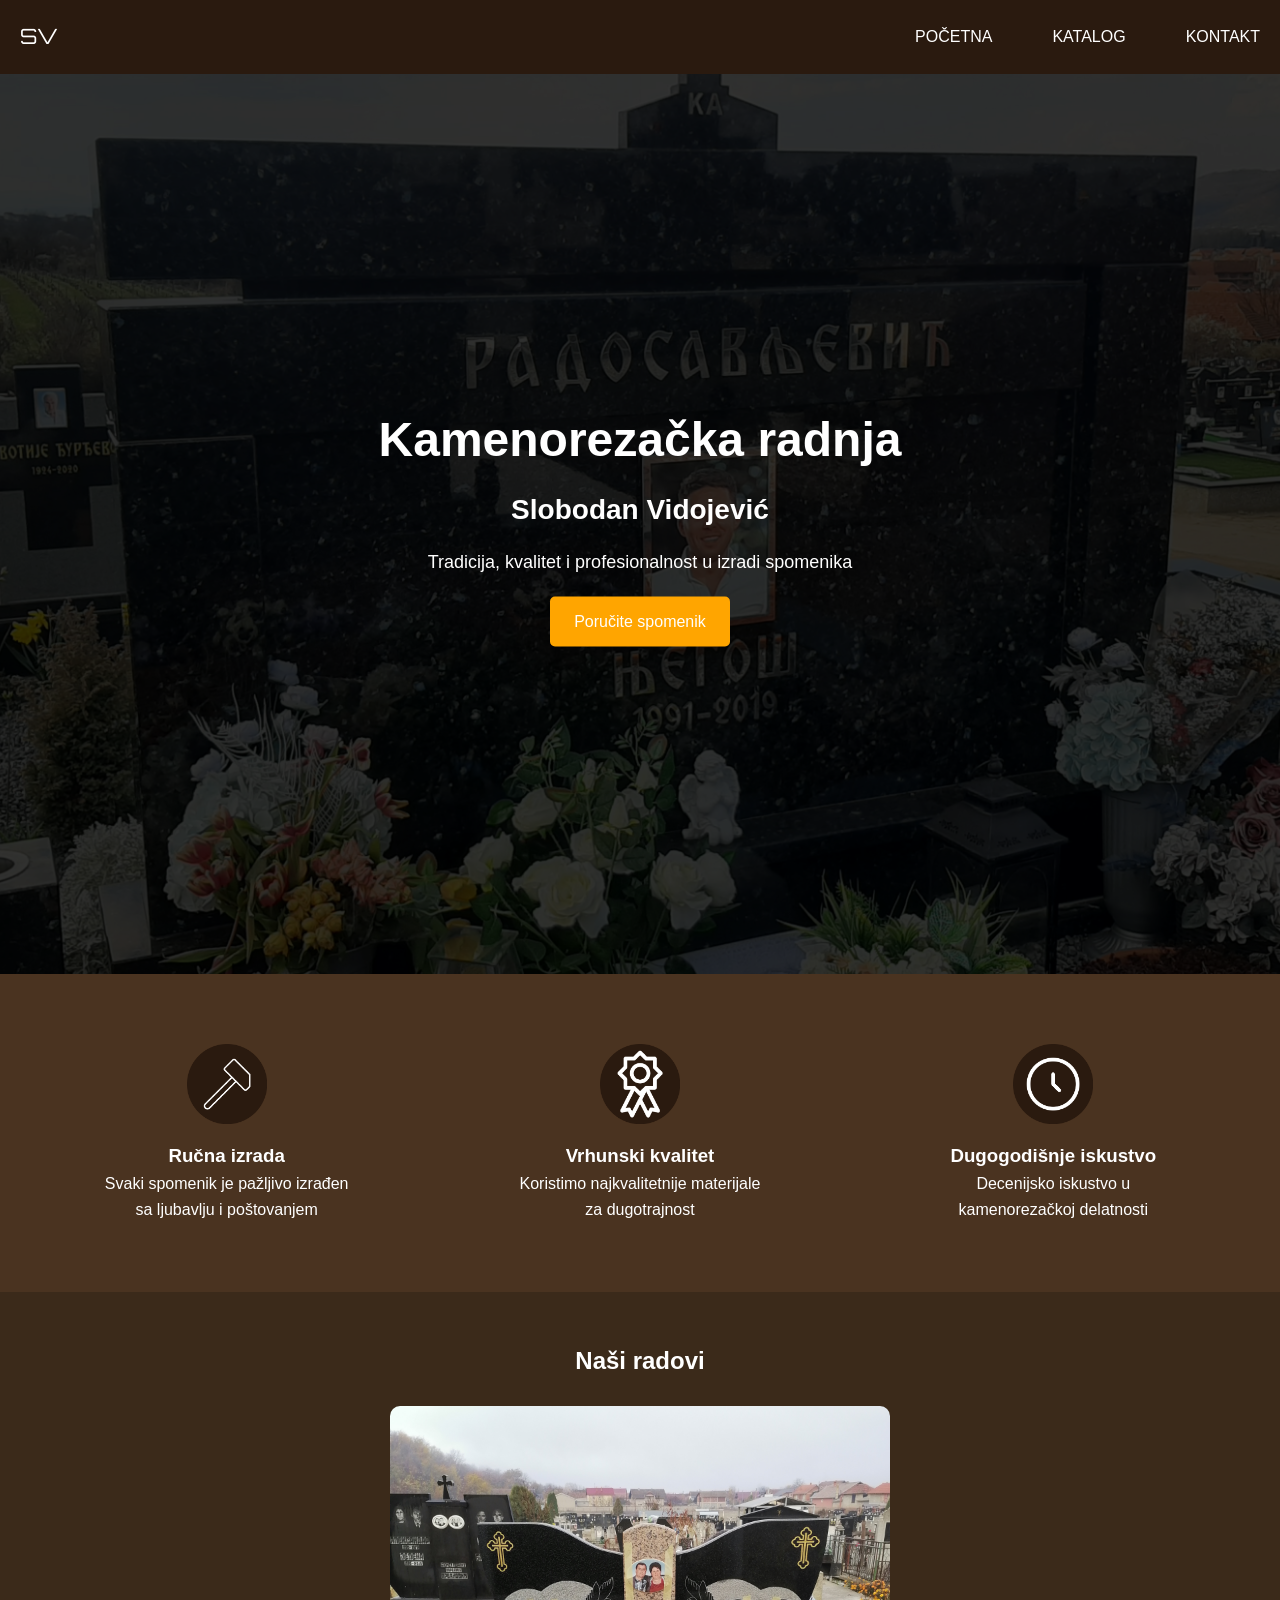
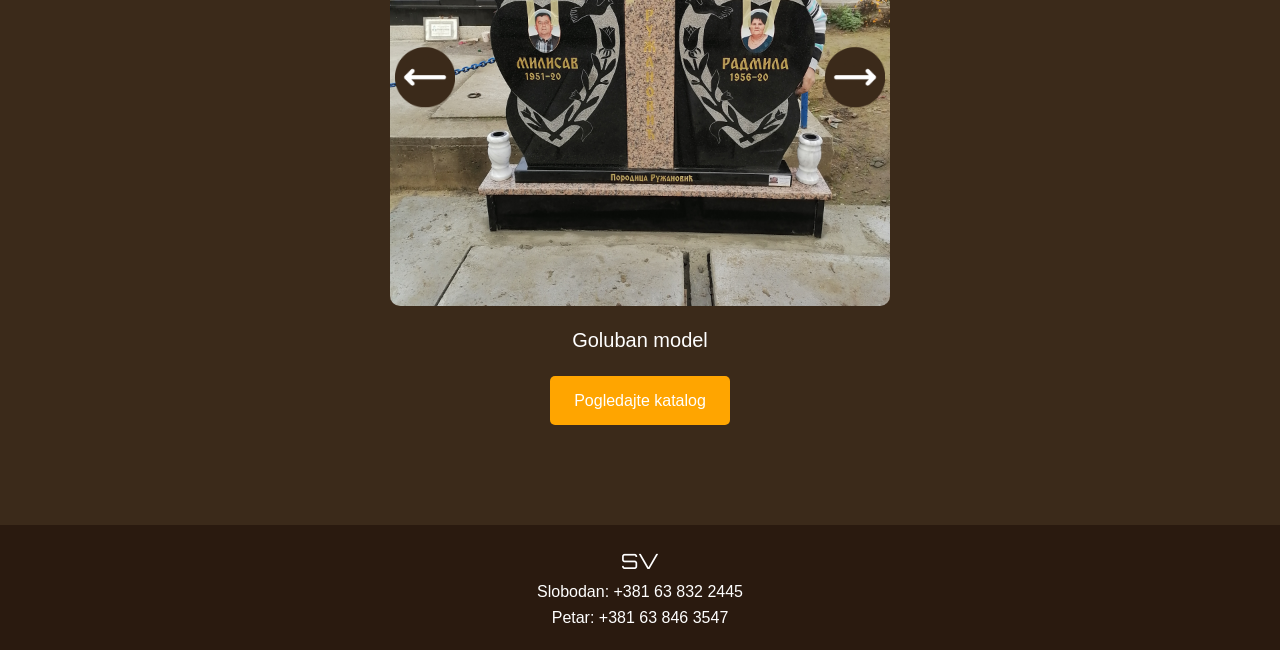
==== index.html @ 4d15d586 "Initial commit" ====
<!DOCTYPE html>
<html lang="sr">
<head>
  <meta charset="UTF-8">
  <meta name="viewport" content="width=device-width, initial-scale=1.0">
  <title>Kamenorezačka radnja SV</title>
  <link rel="stylesheet" href="style.css">
  <link rel="preconnect" href="https://fonts.googleapis.com">
<link rel="preconnect" href="https://fonts.gstatic.com" crossorigin>
<link href="https://fonts.googleapis.com/css2?family=Orbitron:wght@400..900&display=swap" rel="stylesheet">
</head>
<body>
  <!-- Header -->
  <header>
    <div class="logo">  
        <a href="index.html">SV</a>
    </div>
    <nav>
      <ul>
        <li><a href="index.html">Početna</a></li>
        <li><a href="katalog.html">Katalog</a></li>
        <li><a href="kontakt.html">Kontakt</a></li>
      </ul>
    </nav>
  </header>

  <!-- Hero sekcija -->
    <section class="hero">
    <img src="img/index.jpg" alt="Pozadinska slika" class="hero-bg">
    <div class="hero-content">
        <h1>Kamenorezačka radnja</h1>
        <h2>Slobodan Vidojević</h2>
        <p>Tradicija, kvalitet i profesionalnost u izradi spomenika</p>
        <a href="kontakt.html" class="btn">Poručite spomenik</a>
    </div>
    </section>


  <!-- Prednosti -->
 <section class="features">
  <div class="feature">
    <img src="img/icon1.png" alt="Ručna izrada">
    <h3>Ručna izrada</h3>
    <p>Svaki spomenik je pažljivo izrađen sa ljubavlju i poštovanjem</p>
  </div>
  <div class="feature">
    <img src="img/icon2.png" alt="Vrhunski kvalitet">
    <h3>Vrhunski kvalitet</h3>
    <p>Koristimo najkvalitetnije materijale za dugotrajnost</p>
  </div>
  <div class="feature">
    <img src="img/icon3.png" alt="Dugogodišnje iskustvo">
    <h3>Dugogodišnje iskustvo</h3>
    <p>Decenijsko iskustvo u kamenorezačkoj delatnosti</p>
  </div>
</section>


  <section class="works">
  <h2>Naši radovi</h2>
  <br>
  <div class="slider">
    <div class="slide">
      <img src="img/1.jpg" alt="Goluban model">
      <p>Goluban model</p>
    </div>
    <div class="slide">
      <img src="img/2.jpg" alt="Krila model">
      <p>Krila model</p>
    </div>
    <div class="slide">
      <img src="img/4.jpg" alt="Kapitel model">
      <p>Kapitel model</p>
    </div>
    <div class="slide">
      <img src="img/5.jpg" alt="Andjeo crtani model">
      <p>Andjeo crtani model</p>
    </div>
    <div class="slide">
      <img src="img/6.jpg" alt="Grobnica model">
      <p>Grobnica model</p>
    </div>
    <div class="slide">
      <img src="img/7.jpg" alt="Srce model">
      <p>Srce model</p>
    </div>
    <a class="prev" onclick="plusSlides(-1)">
      <img src="img/leftArrow.png" alt="Levo">
    </a>
    <a class="next" onclick="plusSlides(1)">
      <img src="img/rightArrow.png" alt="Desno">
  </div>
  <a href="katalog.html" class="btn">Pogledajte katalog</a>
</section>

  <!-- Footer -->
  <footer>
    <div class="logo">SV</div>
    <p>Slobodan: +381 63 832 2445</p>
    <p>Petar: +381 63 846 3547</p>
  </footer>

<script>
    let slideIndex = 1;
    showSlides(slideIndex);

    function plusSlides(n) {
    showSlides(slideIndex += n);
    }

    function showSlides(n) {
    let slides = document.getElementsByClassName("slide");
    if (n > slides.length) {slideIndex = 1}
    if (n < 1) {slideIndex = slides.length}
    for (let i = 0; i < slides.length; i++) {
        slides[i].style.display = "none";
    }
    slides[slideIndex-1].style.display = "block";
    }
</script>

</body>
</html>
---- style.css ----
/* Global reset */
* {
  margin: 0;
  padding: 0;
  box-sizing: border-box;
}

body {
  font-family: Arial, sans-serif;
  background-color: #3b2a1a; /* tamno braon */
  color: #fff;
  line-height: 1.6;
}

/* Header */
header {
  display: flex;
  justify-content: space-between;
  align-items: center;
  padding: 20px;
  background-color: #2a1a0f;
  position: sticky;
  top: 0;
  z-index: 1000;
}

.logo {
  font-family: "Orbitron", sans-serif;
  font-optical-sizing: auto;
  font-size: 21px;
}

header .logo a {
  color: #fff;
  text-decoration: none;
  transition: color 0.3s;
}

header .logo a:hover {
  color: orange; /* promena boje kad se pređe mišem */
}

nav ul {
  list-style: none;
  display: flex;
  gap: 60px;
  text-transform: uppercase;
}

nav a {
  color: #fff;
  text-decoration: none;
  transition: color 0.3s;
}

nav a:hover {
  color: orange;
}

/* Hero sekcija */
.hero {
  position: relative;
  height: 100vh;
  overflow: hidden;
}

.hero-bg {
  position: absolute;
  top: 0; left: 0;
  width: 100%;
  height: 100%;
  object-fit: cover; /* razvlači sliku preko celog ekrana */
  z-index: 0;
}

.hero::before {
  content: "";
  position: absolute;
  top: 0; left: 0;
  width: 100%; height: 100%;
  background-color: rgba(0,0,0,0.8); /* zatamnjenje */
  z-index: 1;
}

.hero-content {
  position: relative;
  z-index: 2;
  text-align: center;
  color: #fff;
  top: 50%;
  transform: translateY(-50%);
}

.hero h1 {
  font-size: 48px;
}

.hero h2 {
  font-size: 28px;
  margin-top: 10px;
}

.hero p {
  margin-top: 15px;
  font-size: 18px;
}

.btn {
  display: inline-block;
  margin-top: 20px;
  padding: 12px 24px;
  background-color: orange;
  color: #fff;
  text-decoration: none;
  border-radius: 5px;
  transition: background 0.3s;
}

.btn:hover {
  background-color: #cc7a00;
}

/* Features sekcija */
.features {
  display: flex;
  justify-content: space-around;
  padding: 50px 20px;
  background-color: #4a3320;
  flex-wrap: wrap;
}

.feature {
  max-width: 250px;
  text-align: center;
  margin: 20px;
}

/* Works / Gallery */
.works {
  padding: 50px 20px;
  text-align: center;
}
.slider {
  position: relative;
  max-width: 550px;
  margin: auto;
  overflow: hidden;
}

.slide {
  display: none;
  text-align: center;
}

.slide img {
  width: 500px;
  height: 500px;
  object-fit: cover;
  border-radius: 10px;
}

.slide p {
  margin-top: 10px;
  font-size: 20px;
  color: #fff;
}

/* Strelice */
.prev, .next {
  position: absolute;
  top: 50%;
  transform: translateY(-50%);
  cursor: pointer;
  z-index: 10;
}

.prev {
  left: 30px; /* uvek vidljiva levo */
}

.next {
  right: 30px; /* uvek vidljiva desno */
}

.prev img, .next img {
  width: 60px;
  height: 60px;
}

.gallery {
  display: flex;
  flex-direction: column; /* slike idu jedna ispod druge */
  align-items: center;    /* centriraj sve kartice */
  gap: 30px;              /* razmak između kartica */
  margin-top: 20px;
  width: 100%;
}

.card {
  background-color: #2a1a0f;
  padding: 20px;
  border-radius: 8px;
  text-align: center;
  width: 80%;             /* kartica zauzima 80% širine ekrana */
  box-sizing: border-box;
}

.card img {
  width: 100%;            /* slika ide preko cele kartice */
  height: 550px;           /* visina se prilagođava proporciji slike */
  object-fit: contain;    /* slika se lepo uklapa bez sečenja */
  border-radius: 5px;
  margin-bottom: 10px;
}


/* Catalog */
.catalog {
  padding: 50px 20px;
  text-align: center;
}

.categories {
  margin: 20px 0;
}

.categories button {
  margin: 5px;
  padding: 10px 15px;
  border: none;
  background-color: #4a3320;
  color: #fff;
  border-radius: 5px;
  cursor: pointer;
  transition: background 0.3s;
}

.categories button:hover {
  background-color: orange;
}

/* Contact */
.contact {
  padding: 50px 20px;
}

.contact h1 {
  margin-bottom: 20px;
}

.contact h3 {
  margin-top: 20px;
  color: orange;
}

/* Footer */
footer {
  background-color: #2a1a0f;
  text-align: center;
  padding: 20px;
  margin-top: 50px;
}

/* Responsive dizajn */
@media (max-width: 768px) {
  nav ul {
    flex-direction: column;
    gap: 10px;
  }

  .features {
    flex-direction: column;
    align-items: center;
  }

  .gallery {
    flex-direction: column;
    align-items: center;
  }

  .card {
    width: 90%;
  }
}
/* Kontakt stranica */
.contact {
  display: flex;
  flex-direction: column;
  align-items: center;
  min-height: 80vh;
  text-align: center;
  gap: 20px;
}

.contact h1 {
  margin-bottom: 10px;
  color: orange;
  font-size: 32px;
}

.contact > p {
  margin-bottom: 20px;
  font-size: 18px;
}

/* Grid raspored za oblačiće */
.contact-grid {
  display: grid;
  grid-template-columns: repeat(2, 1fr); /* po dva u redu */
  gap: 20px;
  max-width: 800px;
  width: 100%;
}

/* Oblačići */
.cloud-box {
  background: #4a3320;
  color: #3b2a1a;
  padding: 20px 30px;
  border-radius: 40px;
  box-shadow: 0 8px 20px rgba(0,0,0,0.25);
  text-align: center;
}

/* Naslovi unutar oblaka */
.cloud-box h3 {
  margin-bottom: 10px;
  color: #2a1a0f;
  font-size: 20px;
  font-weight: bold;
}

/* Tekst unutar oblaka */
.cloud-box p {
  font-size: 16px;
  color: #fff;
}

/* Responsive – na telefonu jedan po redu */
@media (max-width: 768px) {
  .contact-grid {
    grid-template-columns: 1fr;
  }
}

.feature img {
  width: 80px;
  height: 80px;
  margin-bottom: 10px;
}
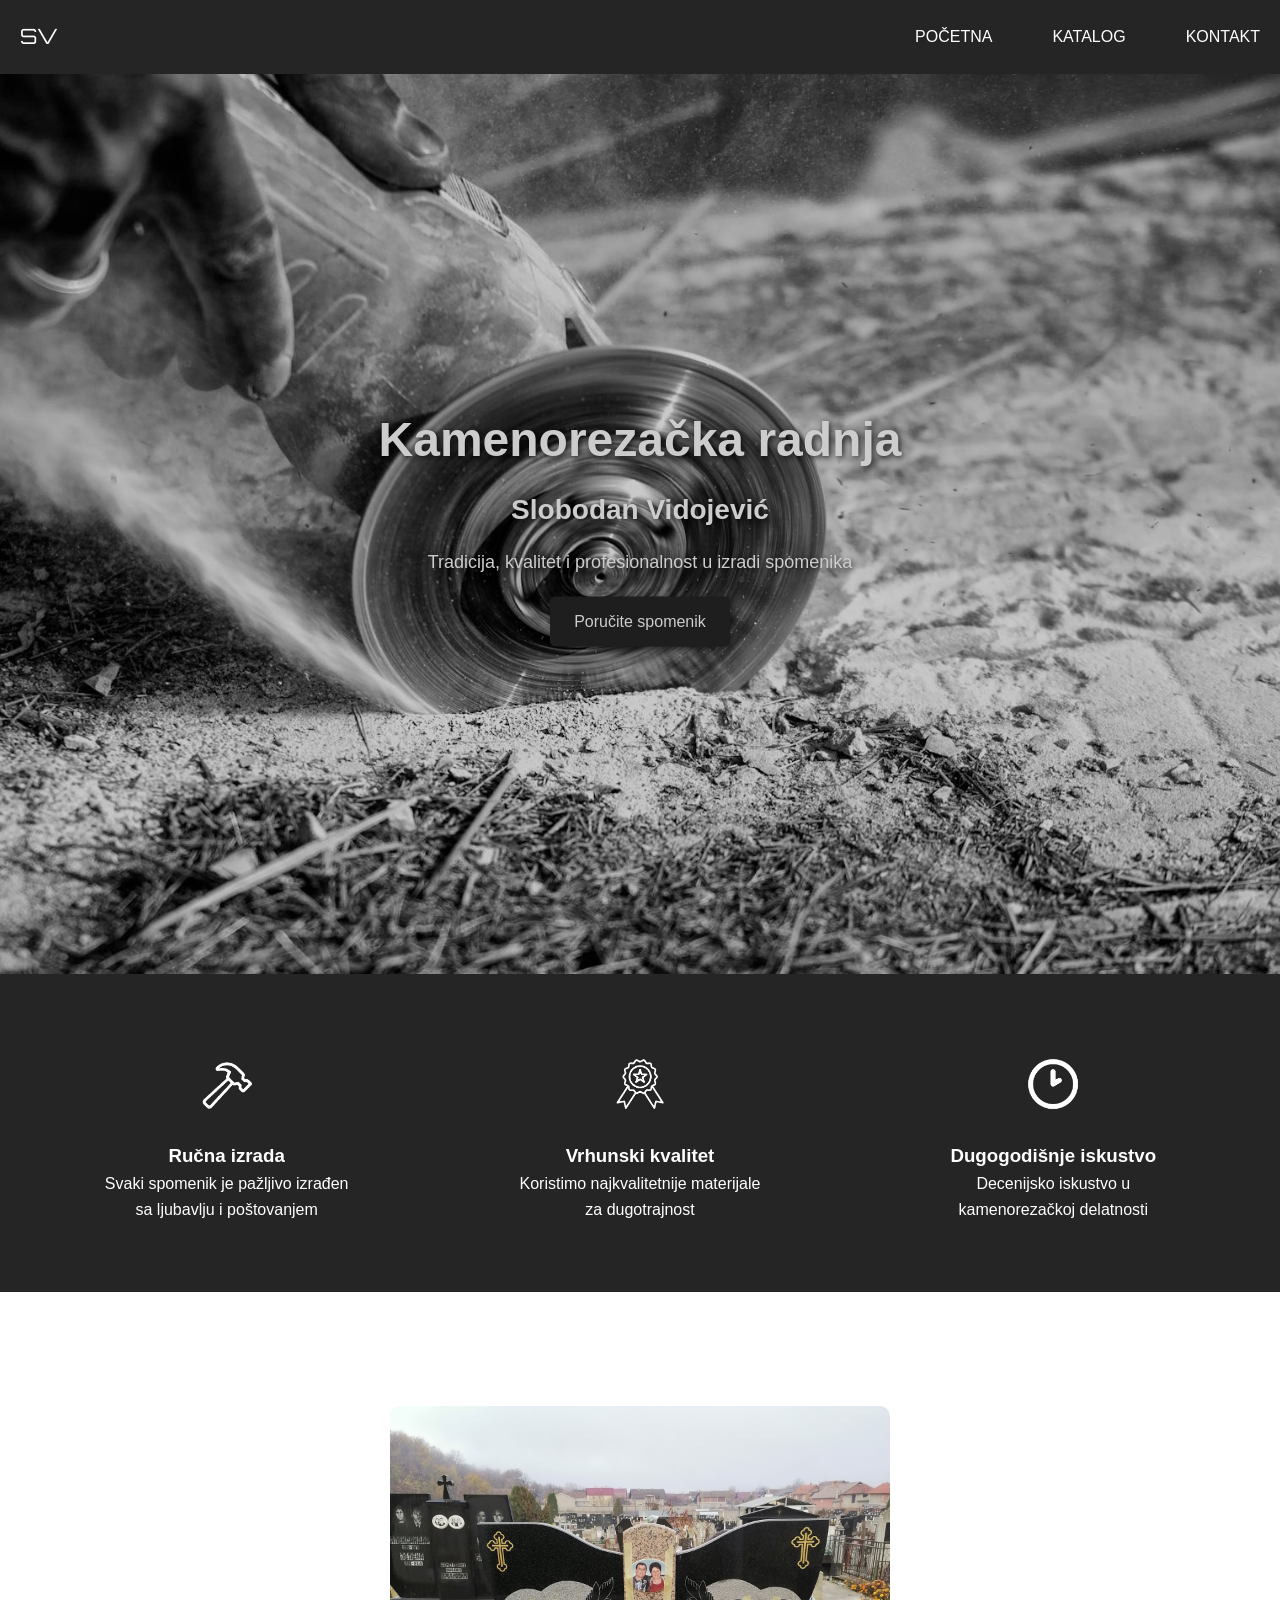
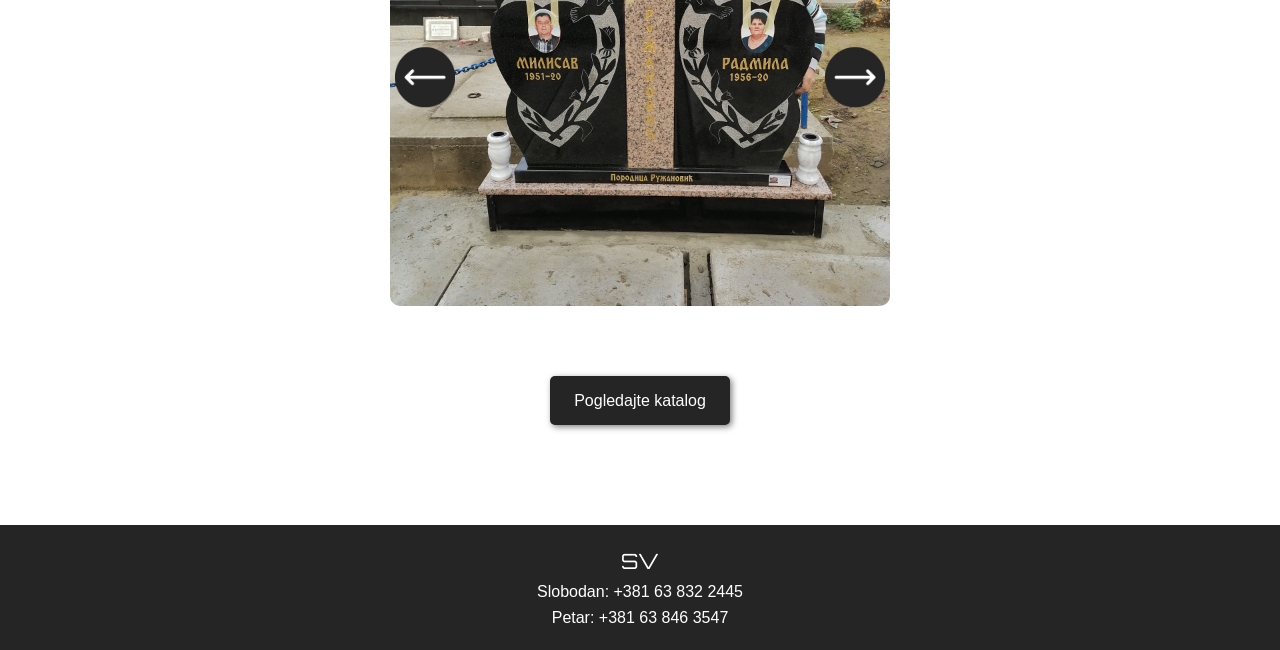
==== commit 901b3409: "Novi update" ====
--- a/index.html
+++ b/index.html
@@ -26,7 +26,6 @@
 
   <!-- Hero sekcija -->
     <section class="hero">
-    <img src="img/index.jpg" alt="Pozadinska slika" class="hero-bg">
     <div class="hero-content">
         <h1>Kamenorezačka radnja</h1>
         <h2>Slobodan Vidojević</h2>
@@ -57,7 +56,7 @@
 
 
   <section class="works">
-  <h2>Naši radovi</h2>
+  <h2>KRATKA GALERIJA RADOVA</h2>
   <br>
   <div class="slider">
     <div class="slide">
--- a/style.css
+++ b/style.css
@@ -1,4 +1,3 @@
-/* Global reset */
 * {
   margin: 0;
   padding: 0;
@@ -6,11 +5,27 @@
 }
 
 body {
+  background-image: url("img/kamen6.png");
+  background-size: cover;       /* da pokrije celu stranicu */
+  background-repeat: no-repeat; /* da se ne ponavlja */
+  background-attachment: fixed; /* da ostane fiksirana */
+  background-position: center;  /* centriraj */
+  position: relative;
+
   font-family: Arial, sans-serif;
-  background-color: #3b2a1a; /* tamno braon */
   color: #fff;
   line-height: 1.6;
 }
+
+body::before {
+  content: "";
+  position: fixed;
+  top: 0; left: 0;
+  width: 100%; height: 100%;
+  background-color: rgba(0,0,0,0.4); /* tamni sloj, 40% providan */
+  z-index: -1; /* da bude iza sadržaja */
+}
+
 
 /* Header */
 header {
@@ -18,7 +33,7 @@
   justify-content: space-between;
   align-items: center;
   padding: 20px;
-  background-color: #2a1a0f;
+  background-color: #252525;
   position: sticky;
   top: 0;
   z-index: 1000;
@@ -37,7 +52,7 @@
 }
 
 header .logo a:hover {
-  color: orange; /* promena boje kad se pređe mišem */
+  color: #978A84; /* promena boje kad se pređe mišem */
 }
 
 nav ul {
@@ -54,39 +69,32 @@
 }
 
 nav a:hover {
-  color: orange;
+  color: #978A84;
 }
 
 /* Hero sekcija */
 .hero {
   position: relative;
-  height: 100vh;
-  overflow: hidden;
-}
-
-.hero-bg {
-  position: absolute;
-  top: 0; left: 0;
-  width: 100%;
-  height: 100%;
-  object-fit: cover; /* razvlači sliku preko celog ekrana */
-  z-index: 0;
-}
-
+  height: 100vh; /* ceo ekran */
+  background: url("img/ind.jpg") no-repeat center center;
+  background-size: cover;    /* razvlači sliku da pokrije ceo ekran */
+  background-position: center; /* centriraj sliku */
+  text-align: center;
+  color: #fff;
+}
+
+/* Overlay sloj */
 .hero::before {
   content: "";
   position: absolute;
   top: 0; left: 0;
   width: 100%; height: 100%;
-  background-color: rgba(0,0,0,0.8); /* zatamnjenje */
+  background-color: rgba(0,0,0,0.2); /* 20% zatamnjenje */
   z-index: 1;
 }
 
 .hero-content {
   position: relative;
-  z-index: 2;
-  text-align: center;
-  color: #fff;
   top: 50%;
   transform: translateY(-50%);
 }
@@ -103,21 +111,28 @@
 .hero p {
   margin-top: 15px;
   font-size: 18px;
+}
+
+.hero h1,
+.hero h2,
+.hero p {
+  text-shadow: 2px 2px 6px rgba(0,0,0,0.8); /* tamna senka iza belog teksta */
 }
 
 .btn {
   display: inline-block;
   margin-top: 20px;
   padding: 12px 24px;
-  background-color: orange;
+  background-color:#252525;
   color: #fff;
   text-decoration: none;
   border-radius: 5px;
   transition: background 0.3s;
+  box-shadow: 2px 2px 6px rgba(0,0,0,0.5); /* senka za kontrast */
 }
 
 .btn:hover {
-  background-color: #cc7a00;
+  background-color: #978A84;
 }
 
 /* Features sekcija */
@@ -125,7 +140,7 @@
   display: flex;
   justify-content: space-around;
   padding: 50px 20px;
-  background-color: #4a3320;
+  background-color: #252525;
   flex-wrap: wrap;
 }
 
@@ -189,28 +204,27 @@
 
 .gallery {
   display: flex;
-  flex-direction: column; /* slike idu jedna ispod druge */
-  align-items: center;    /* centriraj sve kartice */
-  gap: 30px;              /* razmak između kartica */
+  flex-wrap: wrap;
+  justify-content: center;
+  gap: 15px;              /* manji razmak između kartica */
   margin-top: 20px;
+}
+
+.card {
+  background-color: #252525; /* ili ukloni ako želiš da nema sive/braon pozadine */
+  padding: 10px;            /* smanjen padding oko slike */
+  border-radius: 6px;
+  width: 45%;               /* kartice zauzimaju skoro pola širine ekrana */
+  text-align: center;
+  box-sizing: border-box;
+}
+
+.card img {
   width: 100%;
-}
-
-.card {
-  background-color: #2a1a0f;
-  padding: 20px;
-  border-radius: 8px;
-  text-align: center;
-  width: 80%;             /* kartica zauzima 80% širine ekrana */
-  box-sizing: border-box;
-}
-
-.card img {
-  width: 100%;            /* slika ide preko cele kartice */
-  height: 550px;           /* visina se prilagođava proporciji slike */
-  object-fit: contain;    /* slika se lepo uklapa bez sečenja */
-  border-radius: 5px;
-  margin-bottom: 10px;
+  height: 500px;        /* sve slike iste visine */
+  object-fit: cover;    /* popuni okvir, može da iseče malo */
+  border-radius: 4px;
+  margin-bottom: 8px;
 }
 
 
@@ -228,7 +242,7 @@
   margin: 5px;
   padding: 10px 15px;
   border: none;
-  background-color: #4a3320;
+  background-color: #252525;
   color: #fff;
   border-radius: 5px;
   cursor: pointer;
@@ -236,7 +250,7 @@
 }
 
 .categories button:hover {
-  background-color: orange;
+  background-color: #978A84;
 }
 
 /* Contact */
@@ -244,18 +258,19 @@
   padding: 50px 20px;
 }
 
-.contact h1 {
+.contact h2 {
   margin-bottom: 20px;
+  color: #978A84;
 }
 
 .contact h3 {
   margin-top: 20px;
-  color: orange;
+  color: hsl(19, 8%, 55%);
 }
 
 /* Footer */
 footer {
-  background-color: #2a1a0f;
+  background-color: #252525;
   text-align: center;
   padding: 20px;
   margin-top: 50px;
@@ -294,7 +309,7 @@
 
 .contact h1 {
   margin-bottom: 10px;
-  color: orange;
+  color: #978A84;
   font-size: 32px;
 }
 
@@ -314,8 +329,8 @@
 
 /* Oblačići */
 .cloud-box {
-  background: #4a3320;
-  color: #3b2a1a;
+  background: #252525;
+  color: #978A84;
   padding: 20px 30px;
   border-radius: 40px;
   box-shadow: 0 8px 20px rgba(0,0,0,0.25);
@@ -325,7 +340,7 @@
 /* Naslovi unutar oblaka */
 .cloud-box h3 {
   margin-bottom: 10px;
-  color: #2a1a0f;
+  color: #978A84;
   font-size: 20px;
   font-weight: bold;
 }
